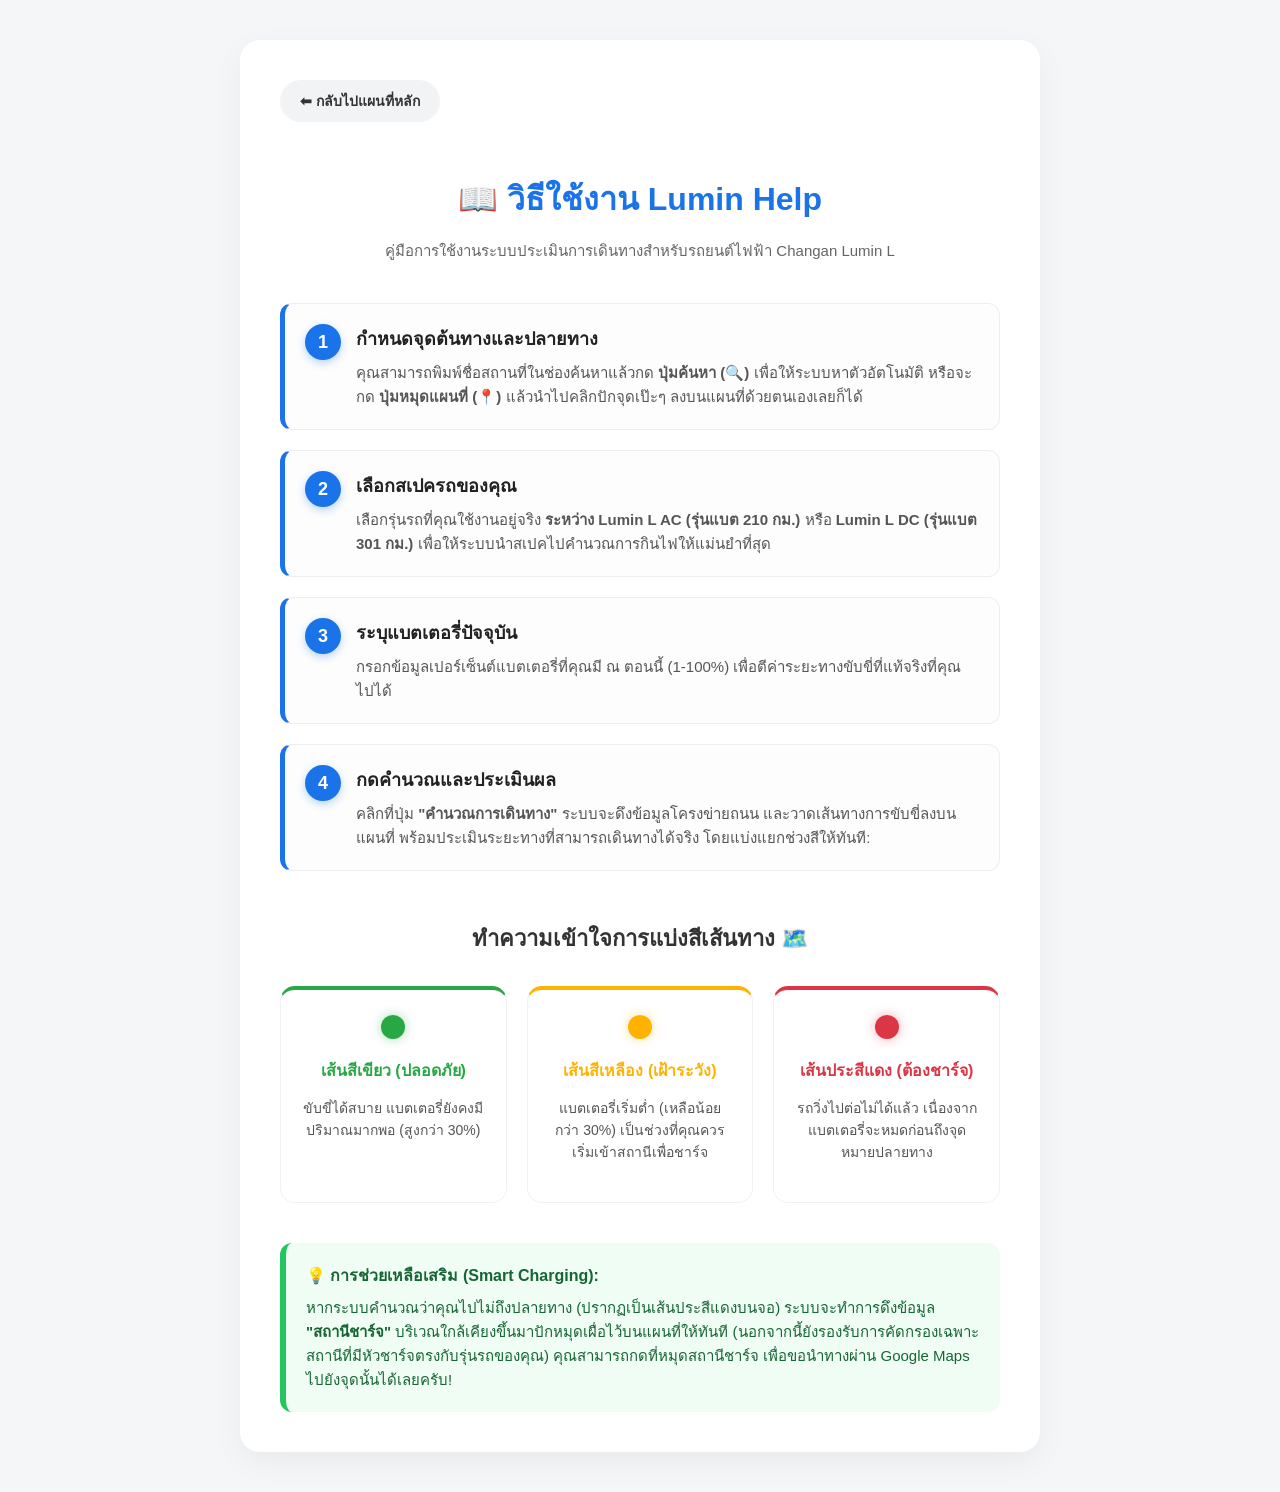
==== howto.html @ 96daec24 "Add page Howto learn" ====
<!DOCTYPE html>
<html lang="th">
<head>
    <meta charset="UTF-8">
    <meta name="viewport" content="width=device-width, initial-scale=1.0">
    <title>วิธีใช้งาน - Lumin Help Trip Planner</title>
    <link rel="stylesheet" href="css/style.css">
    <style>
        /* Specific Extra Styles for How-To Page */
        body {
            display: block; /* Override flex from style.css */
            background-color: #f4f6f8;
            padding: 40px 20px;
            overflow-y: auto;
            height: auto;
        }
        .container {
            max-width: 800px;
            margin: 0 auto;
            background: #fff;
            padding: 40px;
            border-radius: 20px;
            box-shadow: 0 10px 30px rgba(0,0,0,0.05);
        }
        h1 {
            color: #1a73e8;
            text-align: center;
            font-size: 32px;
            margin-bottom: 10px;
        }
        .subtitle {
            text-align: center;
            color: #666;
            margin-bottom: 40px;
            font-size: 15px;
        }
        .step-box {
            display: flex;
            align-items: flex-start;
            background: #fdfdfd;
            border: 1px solid #eee;
            border-radius: 12px;
            padding: 20px;
            margin-bottom: 20px;
            border-left: 5px solid #1a73e8;
            transition: transform 0.2s, box-shadow 0.2s;
        }
        .step-box:hover {
            transform: translateX(5px);
            box-shadow: 0 4px 15px rgba(0,0,0,0.05);
            background: #ffffff;
        }
        .step-number {
            background: #1a73e8;
            color: white;
            width: 36px;
            height: 36px;
            border-radius: 50%;
            display: flex;
            align-items: center;
            justify-content: center;
            font-weight: bold;
            font-size: 18px;
            flex-shrink: 0;
            margin-right: 15px;
            box-shadow: 0 3px 8px rgba(26,115,232,0.3);
        }
        .step-content h3 {
            margin: 0 0 8px 0;
            color: #222;
            font-size: 18px;
        }
        .step-content p {
            margin: 0;
            color: #555;
            line-height: 1.6;
            font-size: 15px;
        }
        .feature-grid {
            display: grid;
            grid-template-columns: repeat(auto-fit, minmax(220px, 1fr));
            gap: 20px;
            margin-top: 30px;
        }
        .feature-card {
            background: #fff;
            border: 1.5px solid #eef2f5;
            padding: 25px 20px;
            border-radius: 15px;
            text-align: center;
            transition: transform 0.2s;
        }
        .feature-card:hover {
            transform: translateY(-5px);
            box-shadow: 0 8px 20px rgba(0,0,0,0.05);
        }
        .color-dot {
            width: 24px;
            height: 24px;
            border-radius: 50%;
            display: inline-block;
            margin-bottom: 15px;
        }
        .back-btn {
            display: inline-flex;
            align-items: center;
            justify-content: center;
            background: #f1f3f4;
            color: #333;
            text-decoration: none;
            padding: 10px 20px;
            border-radius: 30px;
            font-weight: bold;
            font-size: 14px;
            margin-bottom: 30px;
            transition: all 0.2s;
        }
        .back-btn:hover {
            background: #e2e5e9;
            transform: translateY(-2px);
        }
        
        @media (max-width: 768px) {
            body { padding: 20px 15px; }
            .container { padding: 25px; }
            .step-box { flex-direction: column; }
            .step-number { margin-bottom: 12px; }
            h1 { font-size: 26px; }
        }
    </style>
</head>
<body>
    <div class="container">
        <a href="index.html" class="back-btn">⬅ กลับไปแผนที่หลัก</a>
        
        <h1>📖 วิธีใช้งาน Lumin Help</h1>
        <p class="subtitle">คู่มือการใช้งานระบบประเมินการเดินทางสำหรับรถยนต์ไฟฟ้า Changan Lumin L</p>

        <div class="step-box">
            <div class="step-number">1</div>
            <div class="step-content">
                <h3>กำหนดจุดต้นทางและปลายทาง</h3>
                <p>คุณสามารถพิมพ์ชื่อสถานที่ในช่องค้นหาแล้วกด <b>ปุ่มค้นหา (🔍)</b> เพื่อให้ระบบหาตัวอัตโนมัติ หรือจะกด <b>ปุ่มหมุดแผนที่ (📍)</b> แล้วนำไปคลิกปักจุดเป๊ะๆ ลงบนแผนที่ด้วยตนเองเลยก็ได้</p>
            </div>
        </div>

        <div class="step-box">
            <div class="step-number">2</div>
            <div class="step-content">
                <h3>เลือกสเปครถของคุณ</h3>
                <p>เลือกรุ่นรถที่คุณใช้งานอยู่จริง <b>ระหว่าง Lumin L AC (รุ่นแบต 210 กม.)</b> หรือ <b>Lumin L DC (รุ่นแบต 301 กม.)</b> เพื่อให้ระบบนำสเปคไปคำนวณการกินไฟให้แม่นยำที่สุด</p>
            </div>
        </div>

        <div class="step-box">
            <div class="step-number">3</div>
            <div class="step-content">
                <h3>ระบุแบตเตอรี่ปัจจุบัน</h3>
                <p>กรอกข้อมูลเปอร์เซ็นต์แบตเตอรี่ที่คุณมี ณ ตอนนี้ (1-100%) เพื่อตีค่าระยะทางขับขี่ที่แท้จริงที่คุณไปได้</p>
            </div>
        </div>

        <div class="step-box">
            <div class="step-number">4</div>
            <div class="step-content">
                <h3>กดคำนวณและประเมินผล</h3>
                <p>คลิกที่ปุ่ม <b>"คำนวณการเดินทาง"</b> ระบบจะดึงข้อมูลโครงข่ายถนน และวาดเส้นทางการขับขี่ลงบนแผนที่ พร้อมประเมินระยะทางที่สามารถเดินทางได้จริง โดยแบ่งแยกช่วงสีให้ทันที:</p>
            </div>
        </div>

        <h2 style="text-align: center; margin-top: 50px; margin-bottom: 10px; color: #333; font-size: 22px;">ทำความเข้าใจการแบ่งสีเส้นทาง 🗺️</h2>
        <div class="feature-grid">
            <div class="feature-card" style="border-top: 4px solid #28a745;">
                <div class="color-dot" style="background-color: #28a745; box-shadow: 0 0 12px rgba(40,167,69,0.4);"></div>
                <h4 style="margin:0 0 10px 0; color: #28a745; font-size: 16px;">เส้นสีเขียว (ปลอดภัย)</h4>
                <p style="font-size: 14px; color: #555;">ขับขี่ได้สบาย แบตเตอรี่ยังคงมีปริมาณมากพอ (สูงกว่า 30%)</p>
            </div>
            
            <div class="feature-card" style="border-top: 4px solid #ffb300;">
                <div class="color-dot" style="background-color: #ffb300; box-shadow: 0 0 12px rgba(255,179,0,0.4);"></div>
                <h4 style="margin:0 0 10px 0; color: #ffb300; font-size: 16px;">เส้นสีเหลือง (เฝ้าระวัง)</h4>
                <p style="font-size: 14px; color: #555;">แบตเตอรี่เริ่มต่ำ (เหลือน้อยกว่า 30%) เป็นช่วงที่คุณควรเริ่มเข้าสถานีเพื่อชาร์จ</p>
            </div>

            <div class="feature-card" style="border-top: 4px solid #dc3545;">
                <div class="color-dot" style="background-color: #dc3545; box-shadow: 0 0 12px rgba(220,53,69,0.4);"></div>
                <h4 style="margin:0 0 10px 0; color: #dc3545; font-size: 16px;">เส้นประสีแดง (ต้องชาร์จ)</h4>
                <p style="font-size: 14px; color: #555;">รถวิ่งไปต่อไม่ได้แล้ว เนื่องจากแบตเตอรี่จะหมดก่อนถึงจุดหมายปลายทาง</p>
            </div>
        </div>
        
        <div style="margin-top: 40px; background: #f0fdf4; color: #166534; padding: 20px; border-radius: 12px; border-left: 6px solid #22c55e;">
            <strong style="font-size: 16px;">💡 การช่วยเหลือเสริม (Smart Charging):</strong><br>
            <span style="font-size: 15px; line-height: 1.6; display: block; margin-top: 8px;">หากระบบคำนวณว่าคุณไปไม่ถึงปลายทาง (ปรากฏเป็นเส้นประสีแดงบนจอ) ระบบจะทำการดึงข้อมูล <b>"สถานีชาร์จ"</b> บริเวณใกล้เคียงขึ้นมาปักหมุดเผื่อไว้บนแผนที่ให้ทันที (นอกจากนี้ยังรองรับการคัดกรองเฉพาะสถานีที่มีหัวชาร์จตรงกับรุ่นรถของคุณ) คุณสามารถกดที่หมุดสถานีชาร์จ เพื่อขอนำทางผ่าน Google Maps ไปยังจุดนั้นได้เลยครับ!</span>
        </div>

    </div>
</body>
</html>
---- css/style.css ----
/* รีเซ็ตค่าเริ่มต้น */
* {
    box-sizing: border-box;
}

body {
    margin: 0;
    padding: 0;
    display: flex;
    height: 100vh;
    font-family: 'Segoe UI', Tahoma, Geneva, Verdana, sans-serif;
    background-color: #f4f6f8;
}

/* แผงควบคุมด้านซ้าย */
.sidebar {
    width: 380px; /* ขยายให้กว้างขึ้นเล็กน้อยเพื่อเพิ่มพื้นที่วางข้อมูล */
    padding: 25px;
    background-color: #ffffff;
    box-shadow: 2px 0 15px rgba(0, 0, 0, 0.08);
    z-index: 1000;
    overflow-y: auto;
    display: flex;
    flex-direction: column;
    transition: all 0.3s ease-in-out;
}

.sidebar h2 {
    margin-top: 0;
    margin-bottom: 5px;
    color: #1a73e8;
    font-size: 24px;
}

.form-group {
    margin-bottom: 16px;
}

.form-group label {
    display: block;
    margin-bottom: 6px;
    font-weight: 600;
    font-size: 14px;
    color: #333;
}

.form-group input,
.form-group select {
    width: 100%;
    padding: 12px;
    border: 1.5px solid #e0e0e0;
    border-radius: 8px;
    font-size: 15px;
    outline: none;
    transition: border-color 0.2s;
}

.form-group input:focus,
.form-group select:focus {
    border-color: #1a73e8;
}

.btn-calculate {
    background-color: #1a73e8;
    color: white;
    border: none;
    padding: 14px;
    border-radius: 8px;
    font-size: 16px;
    cursor: pointer;
    font-weight: bold;
    margin-top: 15px;
    transition: background-color 0.3s, transform 0.1s;
    box-shadow: 0 4px 10px rgba(26, 115, 232, 0.2);
}

.btn-calculate:hover {
    background-color: #1557b0;
}

.btn-calculate:active {
    transform: scale(0.98);
}

.btn-pin {
    background-color: #f8f9fa;
    border: 1.5px solid #e0e0e0;
    border-radius: 8px;
    padding: 0 14px;
    cursor: pointer;
    font-size: 18px;
    transition: all 0.2s;
    display: flex;
    align-items: center;
    justify-content: center;
}

.btn-pin:hover {
    background-color: #e8eaed;
    border-color: #d1d1d1;
}

.btn-pin.active {
    background-color: #e8f0fe;
    border-color: #1a73e8;
    color: #1a73e8;
    box-shadow: 0 0 0 2px rgba(26, 115, 232, 0.2);
}

/* กล่องแสดงผลลัพธ์ */
.result-box {
    margin-top: 25px;
    padding: 18px;
    background-color: #f8f9fa;
    border-radius: 10px;
    border-left: 5px solid #1a73e8;
    box-shadow: 0 2px 8px rgba(0,0,0,0.05);
}

.result-box h3 {
    margin-top: 0;
    font-size: 17px;
    color: #222;
}

.warning-text {
    margin-top: 12px;
    font-weight: 600;
    font-size: 14px;
    padding: 12px;
    border-radius: 6px;
    line-height: 1.4;
}

/* พื้นที่แผนที่ทางขวา */
#map {
    flex-grow: 1;
    height: 100vh;
    z-index: 1;
}

/* ปรับแต่ง Scrollbar สวยงาม */
::-webkit-scrollbar {
    width: 6px;
}
::-webkit-scrollbar-track {
    background: transparent; 
}
::-webkit-scrollbar-thumb {
    background: #ccc; 
    border-radius: 10px;
}
::-webkit-scrollbar-thumb:hover {
    background: #999; 
}

/* -------------------------------------------
   RESPONSIVE DESIGN (ปรับเพื่อรองรับมือถือและอุปกรณ์อื่น)
   ------------------------------------------- */
@media screen and (max-width: 768px) {
    body {
        flex-direction: column;
    }

    #map {
        width: 100vw;
        height: 48vh; /* แผนที่ใช้พื้นที่ด้านบนครึ่งนึง */
        flex-grow: 0;
    }

    .sidebar {
        width: 100vw;
        height: 52vh; /* ควบคุมพาเนลให้อยู่ด้านล่าง */
        max-height: 52vh;
        padding: 20px;
        border-radius: 20px 20px 0 0; /* ขอบมนด้านบนแสดงความเป็น Bottom Sheet */
        box-shadow: 0 -4px 15px rgba(0, 0, 0, 0.1);
        z-index: 1000;
        margin-top: -15px; /* ดึงขึ้นมาทับแผนที่เล็กน้อย */
    }

    /* เส้นลาก (Drag handle) เลียนแบบแอปมือถือ */
    .sidebar::before {
        content: "";
        display: block;
        width: 45px;
        height: 5px;
        background-color: #ddd;
        border-radius: 4px;
        margin: 0 auto 15px auto;
    }

    .sidebar h2 {
        font-size: 20px;
    }

    .form-group label {
        font-size: 13px;
    }

    .form-group input,
    .form-group select {
        padding: 10px;
        font-size: 16px; /* เพื่อป้องกัน iPhone ซูมหน้าจออัตโนมัติ ต้องตั้งไซส์ 16 ขึ้นไป */
    }

    .btn-calculate {
        padding: 12px;
        font-size: 16px;
    }
}
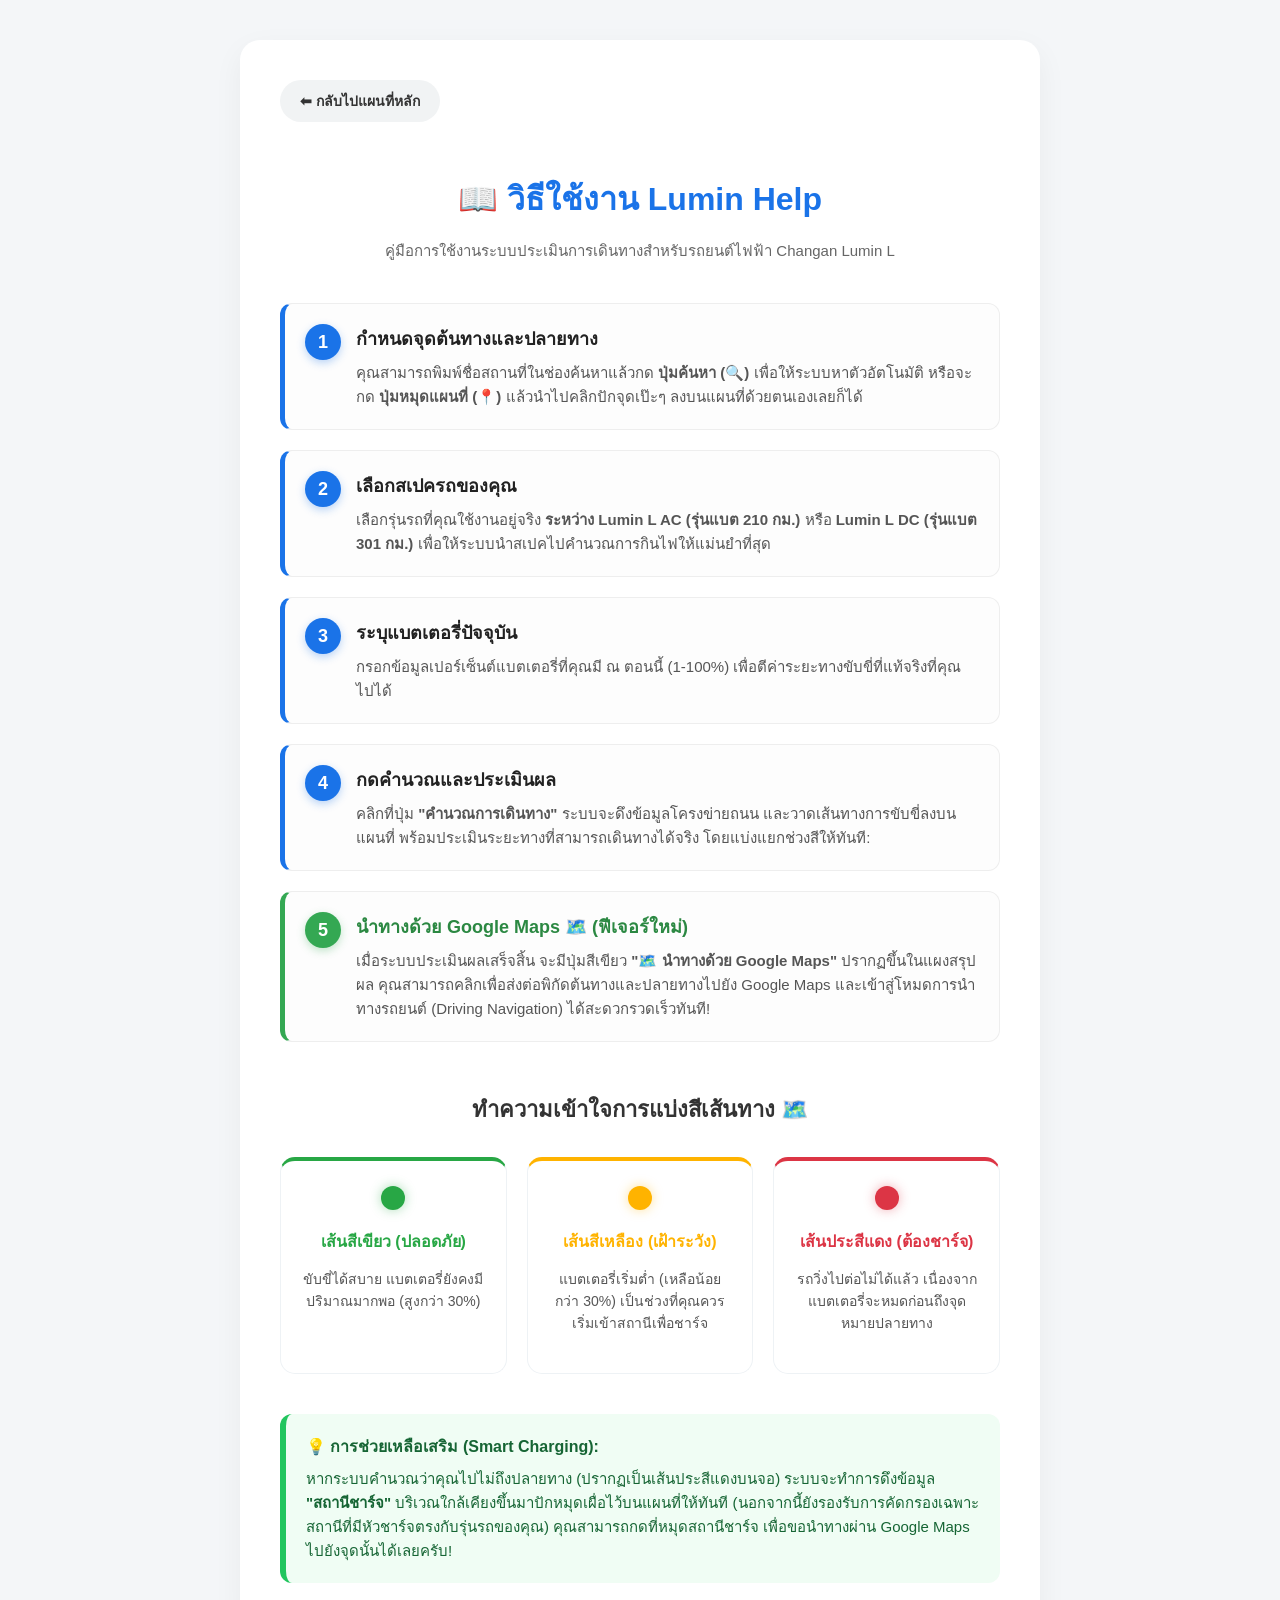
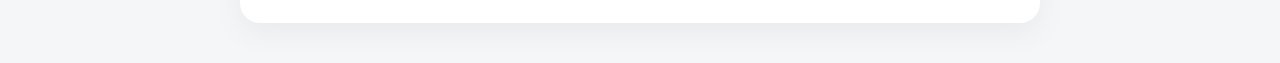
==== commit 760d662b: "Update feature share to Google Map" ====
--- a/howto.html
+++ b/howto.html
@@ -168,6 +168,14 @@
             </div>
         </div>
 
+        <div class="step-box" style="border-left: 5px solid #34a853;">
+            <div class="step-number" style="background: #34a853; box-shadow: 0 3px 8px rgba(52, 168, 83, 0.3);">5</div>
+            <div class="step-content">
+                <h3 style="color: #2b8842;">นำทางด้วย Google Maps 🗺️ (ฟีเจอร์ใหม่)</h3>
+                <p>เมื่อระบบประเมินผลเสร็จสิ้น จะมีปุ่มสีเขียว <b>"🗺️ นำทางด้วย Google Maps"</b> ปรากฏขึ้นในแผงสรุปผล คุณสามารถคลิกเพื่อส่งต่อพิกัดต้นทางและปลายทางไปยัง Google Maps และเข้าสู่โหมดการนำทางรถยนต์ (Driving Navigation) ได้สะดวกรวดเร็วทันที!</p>
+            </div>
+        </div>
+
         <h2 style="text-align: center; margin-top: 50px; margin-bottom: 10px; color: #333; font-size: 22px;">ทำความเข้าใจการแบ่งสีเส้นทาง 🗺️</h2>
         <div class="feature-grid">
             <div class="feature-card" style="border-top: 4px solid #28a745;">
--- a/css/style.css
+++ b/css/style.css
@@ -79,6 +79,33 @@
 }
 
 .btn-calculate:active {
+    transform: scale(0.98);
+}
+
+.btn-share-gmaps {
+    background-color: #34a853;
+    color: white;
+    border: none;
+    padding: 12px;
+    border-radius: 8px;
+    font-size: 15px;
+    cursor: pointer;
+    font-weight: bold;
+    width: 100%;
+    margin-top: 15px;
+    display: flex;
+    align-items: center;
+    justify-content: center;
+    gap: 8px;
+    transition: background-color 0.3s, transform 0.1s;
+    box-shadow: 0 4px 10px rgba(52, 168, 83, 0.2);
+}
+
+.btn-share-gmaps:hover {
+    background-color: #2b8842;
+}
+
+.btn-share-gmaps:active {
     transform: scale(0.98);
 }
 
